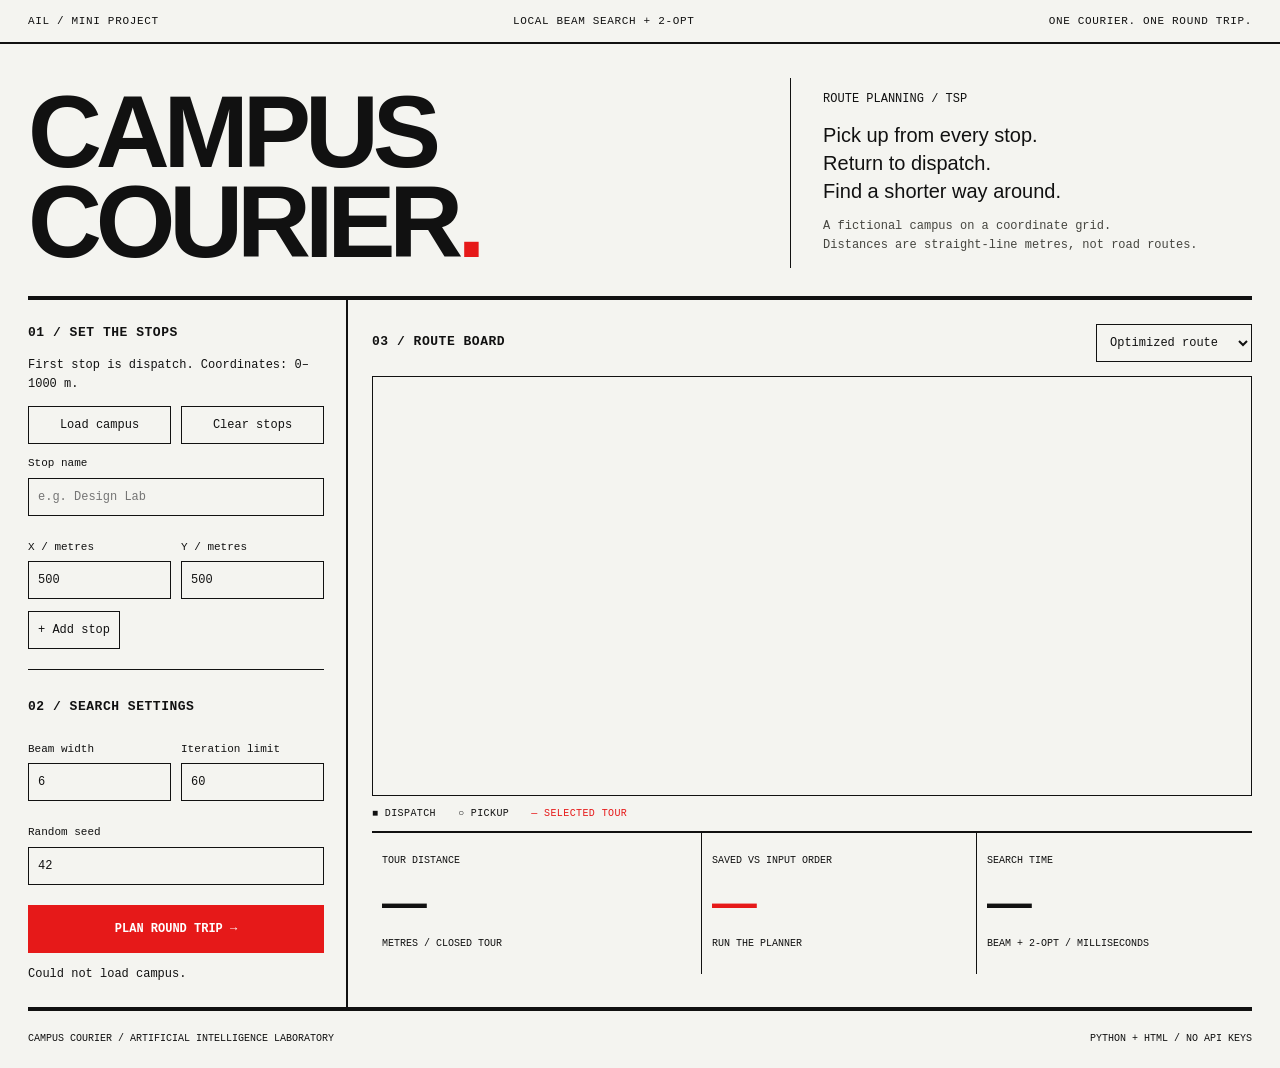
==== static/index.html @ 5ee583ac "Add campus courier TSP planner, browser UI, tests and README" ====
<!doctype html>
<html lang="en">
<head><meta charset="utf-8"><meta name="viewport" content="width=device-width,initial-scale=1"><title>Campus Courier | TSP Route Planner</title><link rel="stylesheet" href="style.css"></head>
<body>
<header><span>AIL / MINI PROJECT</span><span>LOCAL BEAM SEARCH + 2-OPT</span><span>ONE COURIER. ONE ROUND TRIP.</span></header>
<main>
<section class="intro"><h1>CAMPUS<br>COURIER<span class="dot">.</span></h1><div><p class="tag">ROUTE PLANNING / TSP</p><p>Pick up from every stop.<br>Return to dispatch.<br>Find a shorter way around.</p><p class="fine">A fictional campus on a coordinate grid.<br>Distances are straight-line metres, not road routes.</p></div></section>
<section class="workspace">
<aside class="controls">
<h2>01 / SET THE STOPS</h2><p class="fine">First stop is dispatch. Coordinates: 0–1000 m.</p>
<div class="toolbar"><button id="demo">Load campus</button><button id="clear">Clear stops</button></div>
<form id="add-form"><label>Stop name<input id="name" maxlength="30" required placeholder="e.g. Design Lab"></label><div class="pair"><label>X / metres<input id="x" type="number" min="0" max="1000" required value="500"></label><label>Y / metres<input id="y" type="number" min="0" max="1000" required value="500"></label></div><button type="submit">+ Add stop</button></form>
<ol id="stops" aria-label="Pickup stops"></ol>
<h2>02 / SEARCH SETTINGS</h2><div class="pair"><label>Beam width<input id="beam" type="number" min="1" max="12" value="6"></label><label>Iteration limit<input id="iterations" type="number" min="1" max="150" value="60"></label></div><label>Random seed<input id="seed" type="number" min="0" max="999999" value="42"></label>
<button class="primary" id="solve">PLAN ROUND TRIP →</button><p id="status" role="status" aria-live="polite">Load a campus or add 3–25 stops.</p>
</aside>
<div class="visual">
<div class="panel-head"><h2>03 / ROUTE BOARD</h2><select id="route-view" aria-label="Displayed route"><option value="optimized">Optimized route</option><option value="beam">Beam search</option><option value="nearest">Nearest neighbor</option><option value="baseline">Input order</option></select></div>
<svg id="map" viewBox="0 0 1080 780" role="img" aria-label="Campus stops and the selected round trip"></svg>
<div class="legend"><span><b>■</b> DISPATCH</span><span>○ PICKUP</span><span class="red">— SELECTED TOUR</span></div>
<div class="metrics"><div><span>TOUR DISTANCE</span><output id="distance">—</output><small>METRES / CLOSED TOUR</small></div><div><span>SAVED VS INPUT ORDER</span><output id="saving">—</output><small id="saving-note">RUN THE PLANNER</small></div><div><span>SEARCH TIME</span><output id="runtime">—</output><small>BEAM + 2-OPT / MILLISECONDS</small></div></div>
</div></section>
<section id="results" hidden><div class="panel-head"><h2>04 / COMPARE THE METHODS</h2><button id="export">Export result / JSON</button></div><div class="result-grid"><div><table><thead><tr><th>Method</th><th>Distance / m</th><th>Role</th></tr></thead><tbody id="comparison"></tbody></table><p id="verification" class="fine"></p><h3>VISIT ORDER</h3><p id="route-text"></p><h3>LEG DISTANCES</h3><ol id="legs"></ol></div><div><h3>BEAM SEARCH / BEST DISTANCE</h3><svg id="chart" viewBox="0 0 600 260" role="img" aria-label="Best tour distance by beam search iteration"></svg><p id="search-note" class="fine"></p><h3>HOW IT WORKS</h3><p>Local Beam Search keeps several candidate tours. Each round swaps pairs of stops and retains the shortest candidates. Then 2-opt reverses segments when that shortens the trip.</p><p class="fine">The seed makes the search repeatable. Larger beams explore more candidates, but can take longer. A heuristic route is not a proof of optimality.</p></div></div></section>
<footer><span>CAMPUS COURIER / ARTIFICIAL INTELLIGENCE LABORATORY</span><span>PYTHON + HTML / NO API KEYS</span></footer>
</main><script src="app.js"></script></body></html>
---- static/style.css ----
:root{
  --paper:#f4f4f0;
  --ink:#111;
  --red:#e61919;
  --line:#b7b7b0
}
*{
  box-sizing:border-box
}
body{
  margin:0;
  background:var(--paper);
  color:var(--ink);
  font-family:Arial,Helvetica,sans-serif
}
header{
  display:flex;
  justify-content:space-between;
  gap:16px;
  padding:15px 28px;
  border-bottom:2px solid var(--ink);
  font:11px monospace;
  letter-spacing:.06em
}
main{
  max-width:1500px;
  margin:auto;
  padding:0 28px
}
.intro{
  display:grid;
  grid-template-columns:1.65fr 1fr;
  align-items:end;
  padding:34px 0 28px;
  border-bottom:4px solid var(--ink)
}
h1{
  font-size:clamp(58px,8vw,116px);
  line-height:.88;
  letter-spacing:-.06em;
  margin:0;
  font-weight:900
}
.dot,.red{
  color:var(--red)
}
.intro>div{
  border-left:1px solid var(--ink);
  padding-left:32px
}
.intro p{
  font-size:20px;
  line-height:1.4;
  margin:12px 0
}
.intro .tag,.fine{
  font:12px/1.6 monospace!important
}
.intro .fine{
  color:#45453f
}
.workspace{
  display:grid;
  grid-template-columns:320px 1fr;
  border-bottom:2px solid var(--ink)
}
.controls{
  border-right:2px solid var(--ink);
  padding:24px 22px 24px 0
}
.visual{
  padding:24px 0 0 24px
}
h2,h3{
  font:700 13px/1.4 monospace;
  letter-spacing:.04em;
  margin:0 0 14px
}
h3{
  margin-top:26px
}
button,input,select{
  font:12px monospace;
  border:1px solid var(--ink);
  border-radius:0;
  background:var(--paper);
  color:var(--ink);
  min-height:38px;
  padding:9px
}
button{
  cursor:pointer
}
button:hover{
  background:#e5e5de
}
button:focus-visible,input:focus-visible,select:focus-visible{
  outline:3px solid var(--red);
  outline-offset:3px
}
button:disabled{
  opacity:.5;
  cursor:wait
}
input{
  width:100%;
  margin-top:6px
}
label{
  display:block;
  font:11px/1.4 monospace;
  margin:12px 0
}
.pair,.toolbar{
  display:grid;
  grid-template-columns:1fr 1fr;
  gap:10px
}
.primary{
  background:var(--red);
  color:#fff;
  width:100%;
  font-weight:bold;
  border:0;
  margin-top:8px;
  min-height:48px
}
.primary:hover{
  background:#ba1010
}
#stops{
  padding:0;
  list-style:none;
  margin:20px 0 28px;
  max-height:280px;
  overflow-y:auto;
  border-top:1px solid var(--ink)
}
#stops li{
  display:grid;
  grid-template-columns:25px 1fr 32px;
  gap:8px;
  padding:8px 0;
  border-bottom:1px solid var(--line);
  align-items:center;
  font:12px monospace
}
#stops small{
  display:block;
  color:#555;
  font:10px monospace;
  margin-top:4px
}
#stops button{
  padding:0;
  min-height:32px
}
#status{
  font:12px/1.5 monospace;
  margin-bottom:0
}
.panel-head{
  display:flex;
  align-items:center;
  justify-content:space-between;
  gap:12px;
  margin-bottom:14px
}
.panel-head h2{
  margin:0
}
#map{
  width:100%;
  height:420px;
  border:1px solid var(--ink);
  display:block;
  background:var(--paper)
}
.legend{
  display:flex;
  gap:22px;
  padding:12px 0;
  font:10px monospace;
  letter-spacing:.04em
}
.metrics{
  display:grid;
  grid-template-columns:1.2fr 1fr 1fr;
  border-top:2px solid var(--ink)
}
.metrics>div{
  padding:20px 10px 22px;
  border-right:1px solid var(--ink)
}
.metrics>div:last-child{
  border-right:0
}
.metrics span,.metrics small{
  display:block;
  font:10px/1.6 monospace
}
.metrics output{
  display:block;
  font-size:clamp(26px,3.5vw,52px);
  font-weight:800;
  letter-spacing:-.05em;
  margin:8px 0
}
.metrics>div:nth-child(2) output{
  color:var(--red)
}
#results{
  padding:28px 0
}
.result-grid{
  display:grid;
  grid-template-columns:1fr 1fr;
  gap:40px
}
.result-grid>div+div{
  padding-left:30px;
  border-left:1px solid var(--ink)
}
table{
  width:100%;
  border-collapse:collapse;
  font:12px/1.5 monospace
}
th,td{
  text-align:left;
  padding:12px 8px;
  border-bottom:1px solid var(--line)
}
th{
  border-bottom:2px solid var(--ink)
}
td:nth-child(2),th:nth-child(2){
  text-align:right
}
#route-text{
  font:13px/1.8 monospace
}
#legs{
  padding-left:24px;
  font:12px/1.8 monospace
}
#chart{
  width:100%;
  border:1px solid var(--ink)
}
.result-grid p{
  font-size:14px;
  line-height:1.7
}
footer{
  border-top:2px solid var(--ink);
  padding:20px 0;
  display:flex;
  justify-content:space-between;
  gap:15px;
  font:10px/1.6 monospace
}
[hidden]{
  display:none!important
}
@media(max-width:900px){
  .workspace{
  grid-template-columns:270px 1fr
}
.intro>div{
  padding-left:18px
}
.metrics{
  grid-template-columns:1fr
}
.metrics>div{
  border-right:0;
  border-bottom:1px solid var(--line);
  padding:10px
}
.metrics output{
  font-size:34px
}
.result-grid{
  gap:20px
}

}
@media(max-width:650px){
  header span:last-child{
  display:none
}
header{
  padding:12px 16px
}
main{
  padding:0 16px
}
.intro{
  grid-template-columns:1fr;
  gap:24px
}
.intro>div{
  border-left:0;
  padding:0
}
.intro p{
  font-size:17px
}
.workspace{
  grid-template-columns:1fr
}
.controls{
  border-right:0;
  padding-right:0;
  border-bottom:2px solid var(--ink)
}
.visual{
  padding-left:0
}
#map{
  height:340px
}
.metrics{
  grid-template-columns:1fr 1fr 1fr
}
.metrics output{
  font-size:25px
}
.metrics span,.metrics small{
  font-size:8px
}
.result-grid{
  grid-template-columns:1fr
}
.result-grid>div+div{
  padding:0;
  border:0
}
.panel-head{
  align-items:start
}
footer{
  flex-direction:column
}
#stops{
  max-height:220px
}

}
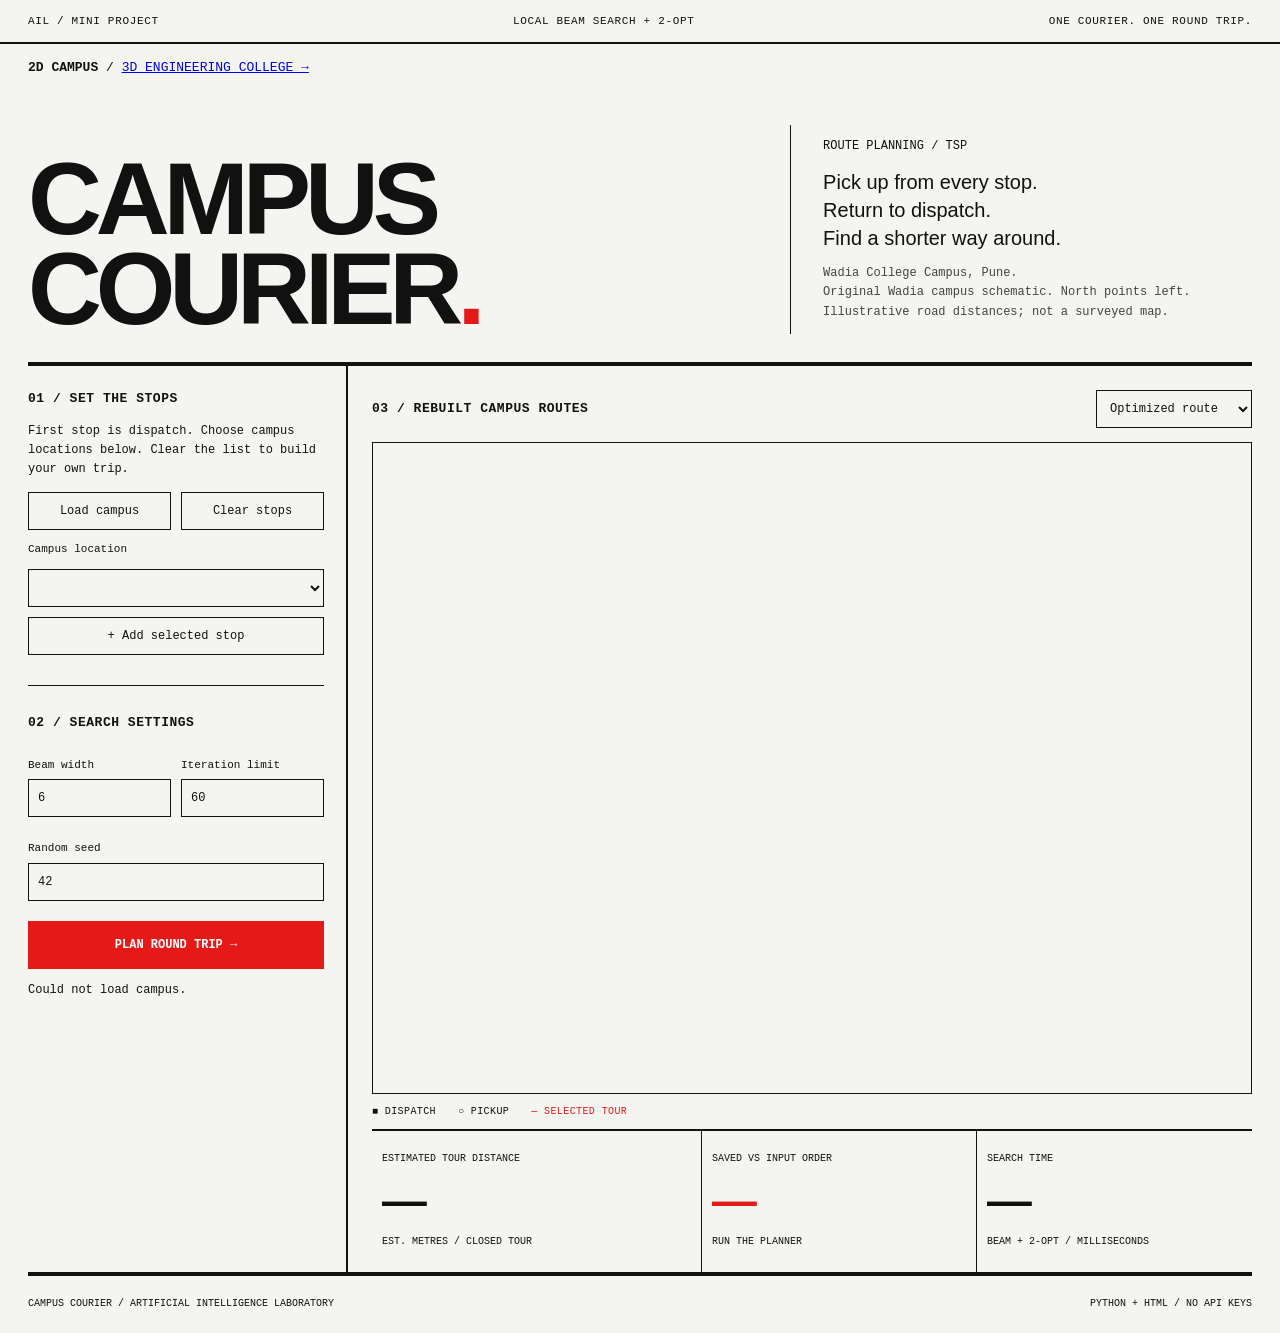
==== commit bfdf7419: "Add Wadia campus roads and separate floor-aware engineering planner" ====
--- a/static/index.html
+++ b/static/index.html
@@ -1,25 +1,25 @@
 <!doctype html>
 <html lang="en">
-<head><meta charset="utf-8"><meta name="viewport" content="width=device-width,initial-scale=1"><title>Campus Courier | TSP Route Planner</title><link rel="stylesheet" href="style.css"></head>
+<head><meta charset="utf-8"><meta name="viewport" content="width=device-width,initial-scale=1"><title>Campus Courier | TSP Route Planner</title><link rel="stylesheet" href="style.css?v=wadia-roads-6"></head>
 <body>
 <header><span>AIL / MINI PROJECT</span><span>LOCAL BEAM SEARCH + 2-OPT</span><span>ONE COURIER. ONE ROUND TRIP.</span></header>
-<main>
-<section class="intro"><h1>CAMPUS<br>COURIER<span class="dot">.</span></h1><div><p class="tag">ROUTE PLANNING / TSP</p><p>Pick up from every stop.<br>Return to dispatch.<br>Find a shorter way around.</p><p class="fine">A fictional campus on a coordinate grid.<br>Distances are straight-line metres, not road routes.</p></div></section>
+<main><nav style="padding:16px 0;font:13px monospace"><b>2D CAMPUS</b> / <a href="engineering.html">3D ENGINEERING COLLEGE →</a></nav>
+<section class="intro"><h1>CAMPUS<br>COURIER<span class="dot">.</span></h1><div><p class="tag">ROUTE PLANNING / TSP</p><p>Pick up from every stop.<br>Return to dispatch.<br>Find a shorter way around.</p><p class="fine">Wadia College Campus, Pune.<br>Original Wadia campus schematic. North points left.<br>Illustrative road distances; not a surveyed map.</p></div></section>
 <section class="workspace">
 <aside class="controls">
-<h2>01 / SET THE STOPS</h2><p class="fine">First stop is dispatch. Coordinates: 0–1000 m.</p>
+<h2>01 / SET THE STOPS</h2><p class="fine">First stop is dispatch. Choose campus locations below. Clear the list to build your own trip.</p>
 <div class="toolbar"><button id="demo">Load campus</button><button id="clear">Clear stops</button></div>
-<form id="add-form"><label>Stop name<input id="name" maxlength="30" required placeholder="e.g. Design Lab"></label><div class="pair"><label>X / metres<input id="x" type="number" min="0" max="1000" required value="500"></label><label>Y / metres<input id="y" type="number" min="0" max="1000" required value="500"></label></div><button type="submit">+ Add stop</button></form>
+<form id="add-form"><label for="stop-choice">Campus location</label><select id="stop-choice" required aria-label="Campus location"></select><button id="add-stop" type="submit">+ Add selected stop</button></form>
 <ol id="stops" aria-label="Pickup stops"></ol>
 <h2>02 / SEARCH SETTINGS</h2><div class="pair"><label>Beam width<input id="beam" type="number" min="1" max="12" value="6"></label><label>Iteration limit<input id="iterations" type="number" min="1" max="150" value="60"></label></div><label>Random seed<input id="seed" type="number" min="0" max="999999" value="42"></label>
 <button class="primary" id="solve">PLAN ROUND TRIP →</button><p id="status" role="status" aria-live="polite">Load a campus or add 3–25 stops.</p>
 </aside>
 <div class="visual">
-<div class="panel-head"><h2>03 / ROUTE BOARD</h2><select id="route-view" aria-label="Displayed route"><option value="optimized">Optimized route</option><option value="beam">Beam search</option><option value="nearest">Nearest neighbor</option><option value="baseline">Input order</option></select></div>
+<div class="panel-head"><h2>03 / REBUILT CAMPUS ROUTES</h2><select id="route-view" aria-label="Displayed route"><option value="optimized">Optimized route</option><option value="beam">Beam search</option><option value="nearest">Nearest neighbor</option><option value="baseline">Input order</option></select></div>
 <svg id="map" viewBox="0 0 1080 780" role="img" aria-label="Campus stops and the selected round trip"></svg>
 <div class="legend"><span><b>■</b> DISPATCH</span><span>○ PICKUP</span><span class="red">— SELECTED TOUR</span></div>
-<div class="metrics"><div><span>TOUR DISTANCE</span><output id="distance">—</output><small>METRES / CLOSED TOUR</small></div><div><span>SAVED VS INPUT ORDER</span><output id="saving">—</output><small id="saving-note">RUN THE PLANNER</small></div><div><span>SEARCH TIME</span><output id="runtime">—</output><small>BEAM + 2-OPT / MILLISECONDS</small></div></div>
+<div class="metrics"><div><span>ESTIMATED TOUR DISTANCE</span><output id="distance">—</output><small>EST. METRES / CLOSED TOUR</small></div><div><span>SAVED VS INPUT ORDER</span><output id="saving">—</output><small id="saving-note">RUN THE PLANNER</small></div><div><span>SEARCH TIME</span><output id="runtime">—</output><small>BEAM + 2-OPT / MILLISECONDS</small></div></div>
 </div></section>
 <section id="results" hidden><div class="panel-head"><h2>04 / COMPARE THE METHODS</h2><button id="export">Export result / JSON</button></div><div class="result-grid"><div><table><thead><tr><th>Method</th><th>Distance / m</th><th>Role</th></tr></thead><tbody id="comparison"></tbody></table><p id="verification" class="fine"></p><h3>VISIT ORDER</h3><p id="route-text"></p><h3>LEG DISTANCES</h3><ol id="legs"></ol></div><div><h3>BEAM SEARCH / BEST DISTANCE</h3><svg id="chart" viewBox="0 0 600 260" role="img" aria-label="Best tour distance by beam search iteration"></svg><p id="search-note" class="fine"></p><h3>HOW IT WORKS</h3><p>Local Beam Search keeps several candidate tours. Each round swaps pairs of stops and retains the shortest candidates. Then 2-opt reverses segments when that shortens the trip.</p><p class="fine">The seed makes the search repeatable. Larger beams explore more candidates, but can take longer. A heuristic route is not a proof of optimality.</p></div></div></section>
 <footer><span>CAMPUS COURIER / ARTIFICIAL INTELLIGENCE LABORATORY</span><span>PYTHON + HTML / NO API KEYS</span></footer>
-</main><script src="app.js"></script></body></html>
+</main><script src="app.js?v=wadia-roads-6"></script></body></html>
--- a/static/style.css
+++ b/static/style.css
@@ -349,3 +349,10 @@
 
 }
 
+
+#map { height:auto; aspect-ratio:1080/800; }
+
+#map {aspect-ratio:640/850; max-height:850px;}
+
+#map { aspect-ratio:1080/800; max-height:none; }
+#stop-choice, #add-stop {width:100%; margin-bottom:10px;}
